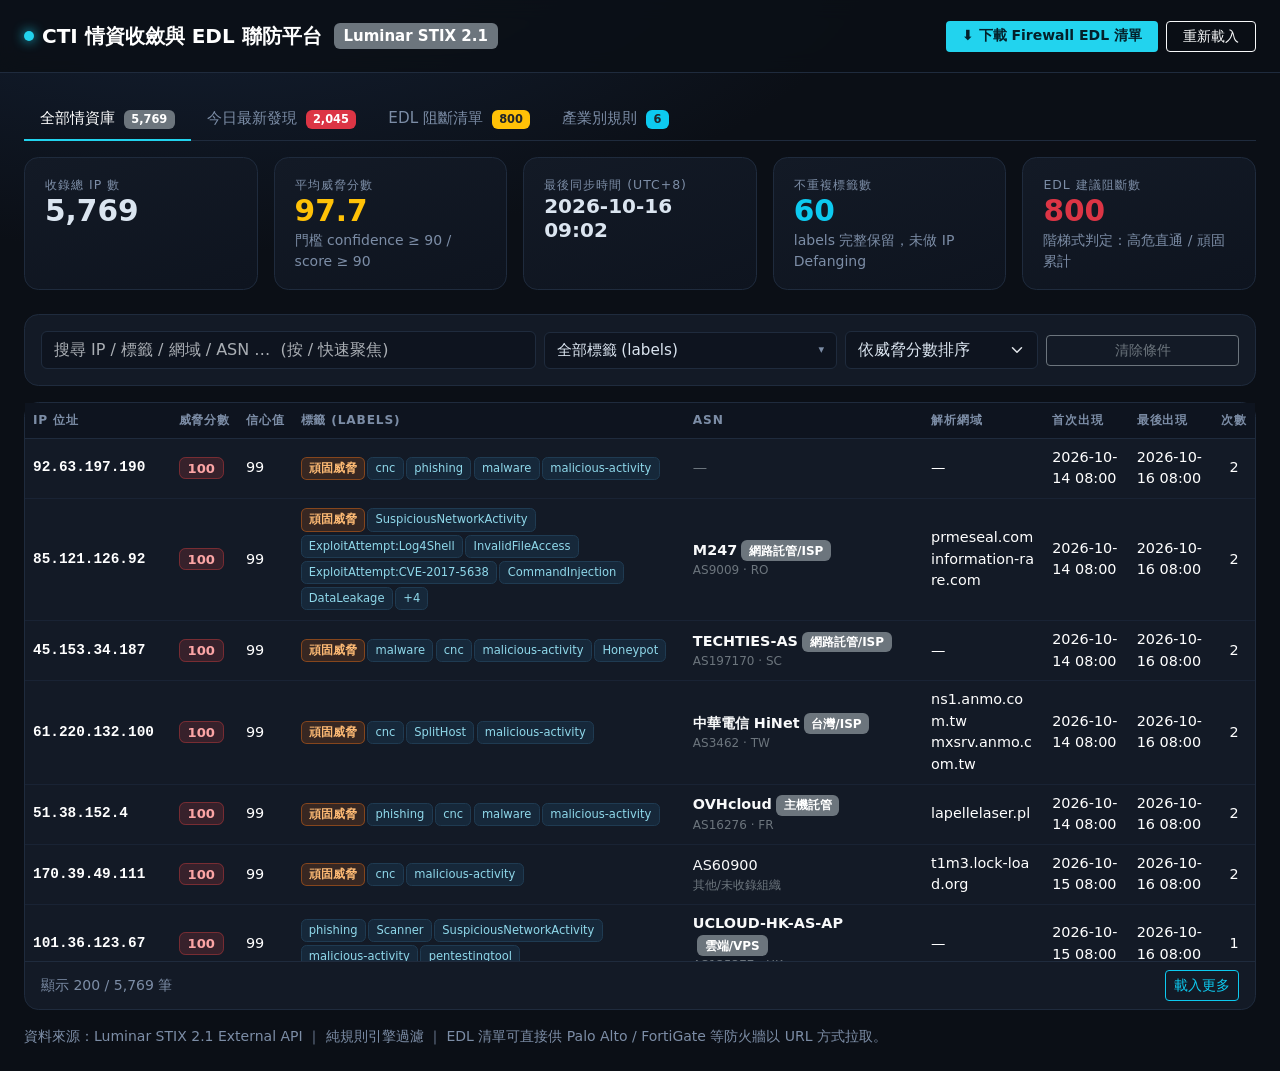
==== docs/index.html @ 823ff228 "fix: 統計卡片標籤文字改為「EDL 建議阻斷數」" ====
<!DOCTYPE html>
<html lang="zh-Hant" data-bs-theme="dark">
<head>
  <meta charset="utf-8" />
  <meta name="viewport" content="width=device-width, initial-scale=1" />
  <title>CTI 情資收斂與 EDL 聯防平台</title>
  <link
    href="https://cdn.jsdelivr.net/npm/bootstrap@5.3.3/dist/css/bootstrap.min.css"
    rel="stylesheet"
    integrity="sha384-QWTKZyjpPEjISv5WaRU9OFeRpok6YctnYmDr5pNlyT2bRjXh0JMhjY6hW+ALEwIH"
    crossorigin="anonymous" />
  <style>
    :root {
      --cti-bg: #0b0f16;
      --cti-panel: #131a26;
      --cti-border: #1f2b3d;
      --cti-accent: #22d3ee;
      --cti-muted: #7c8da6;
    }
    body {
      background:
        radial-gradient(1200px 600px at 15% -10%, #16243a 0%, transparent 60%),
        var(--cti-bg);
      color: #dbe5f0;
      font-family: "Segoe UI", "Noto Sans TC", system-ui, sans-serif;
      min-height: 100vh;
    }
    .navbar-cti {
      background: rgba(11, 15, 22, .88);
      backdrop-filter: blur(10px);
      border-bottom: 1px solid var(--cti-border);
    }
    .brand-dot {
      width: 10px; height: 10px; border-radius: 50%;
      background: var(--cti-accent);
      box-shadow: 0 0 12px var(--cti-accent);
      display: inline-block;
    }
    .stat-card {
      background: linear-gradient(160deg, var(--cti-panel), #0e141f);
      border: 1px solid var(--cti-border);
      border-radius: .9rem;
      padding: 1.1rem 1.25rem;
      height: 100%;
    }
    .stat-label {
      font-size: .78rem; letter-spacing: .08em; text-transform: uppercase;
      color: var(--cti-muted);
    }
    .stat-value { font-size: 1.85rem; font-weight: 700; line-height: 1.2; }
    .panel {
      background: var(--cti-panel);
      border: 1px solid var(--cti-border);
      border-radius: .9rem;
    }
    .form-control, .form-select {
      background-color: #0e141f; border-color: var(--cti-border); color: #dbe5f0;
    }
    .form-control:focus, .form-select:focus {
      background-color: #0e141f; color: #fff;
      border-color: var(--cti-accent);
      box-shadow: 0 0 0 .2rem rgba(34, 211, 238, .15);
    }
    table.cti-table { --bs-table-bg: transparent; margin-bottom: 0; }
    table.cti-table thead th {
      position: sticky; top: 0; z-index: 2;
      background: #0e141f; color: var(--cti-muted);
      font-size: .76rem; letter-spacing: .07em; text-transform: uppercase;
      border-bottom: 1px solid var(--cti-border); white-space: nowrap;
      cursor: pointer; user-select: none;
    }
    table.cti-table tbody td {
      border-color: #192334; vertical-align: middle; font-size: .9rem;
    }
    .ip-cell { font-family: ui-monospace, "Cascadia Mono", Consolas, monospace; font-weight: 600; }
    .table-wrap { max-height: 62vh; overflow: auto; }
    .tag {
      display: inline-block; font-size: .72rem; padding: .12rem .45rem;
      border-radius: .35rem; margin: .1rem .15rem .1rem 0;
      background: #16283a; color: #8fd8ea; border: 1px solid #1f3b52;
    }
    .tag-tier-a { background: rgba(239,68,68,.16); color: #fca5a5; border-color: rgba(239,68,68,.4); font-weight: 700; }
    .tag-tier-b { background: rgba(249,115,22,.16); color: #fdba74; border-color: rgba(249,115,22,.4); font-weight: 700; }
    .tier-block {
      border-radius: .5rem; padding: .75rem .9rem; height: 100%;
    }
    .tier-block-a { background: rgba(239,68,68,.12); border: 1px solid rgba(239,68,68,.45); }
    .tier-block-b { background: rgba(249,115,22,.12); border: 1px solid rgba(249,115,22,.45); }
    .score-pill {
      font-weight: 700; font-size: .82rem; padding: .18rem .5rem; border-radius: .4rem;
    }
    .score-crit { background: rgba(239,68,68,.16); color: #fca5a5; border: 1px solid rgba(239,68,68,.35); }
    .score-high { background: rgba(249,115,22,.16); color: #fdba74; border: 1px solid rgba(249,115,22,.35); }
    .domain-list { font-size: .78rem; color: var(--cti-muted); word-break: break-all; }
    .muted { color: var(--cti-muted); }
    .btn-edl {
      background: var(--cti-accent); border: none; color: #04202a; font-weight: 600;
    }
    .btn-edl:hover { background: #67e8f9; color: #04202a; }
    kbd { background: #1b2635; border: 1px solid var(--cti-border); }

    /* 標籤多選下拉 */
    .label-filter { position: relative; }
    .label-filter-btn {
      background-color: #0e141f; border: 1px solid var(--cti-border); color: #dbe5f0;
      font-size: .95rem; text-align: left;
    }
    .label-filter-btn:hover, .label-filter-btn:focus {
      background-color: #0e141f; color: #fff; border-color: var(--cti-accent);
    }
    .label-filter-btn-text {
      overflow: hidden; text-overflow: ellipsis; white-space: nowrap;
    }
    .label-filter-caret { color: var(--cti-muted); font-size: .7rem; margin-left: .5rem; }
    .label-filter-menu {
      position: absolute; top: calc(100% + 4px); left: 0; right: 0; z-index: 30;
      background: var(--cti-panel); border: 1px solid var(--cti-border); border-radius: .6rem;
      box-shadow: 0 12px 28px rgba(0, 0, 0, .45);
      display: flex; flex-direction: column; max-height: 360px;
    }
    .label-filter-search-wrap { padding: .5rem; border-bottom: 1px solid var(--cti-border); }
    .label-filter-list { overflow-y: auto; padding: .35rem .25rem; flex: 1 1 auto; }
    .label-filter-item {
      display: flex; align-items: center; gap: .5rem; padding: .32rem .5rem;
      border-radius: .4rem; cursor: pointer; font-size: .88rem; margin: 0;
    }
    .label-filter-item:hover { background: #16283a; }
    .label-filter-item input { cursor: pointer; flex: 0 0 auto; }
    .label-filter-item span.name { overflow: hidden; text-overflow: ellipsis; white-space: nowrap; }
    .label-filter-item span.count { margin-left: auto; color: var(--cti-muted); font-size: .76rem; flex: 0 0 auto; }
    .label-filter-footer {
      display: flex; justify-content: space-between; align-items: center;
      padding: .5rem .6rem; border-top: 1px solid var(--cti-border);
    }
    .label-filter-empty { padding: .75rem; color: var(--cti-muted); font-size: .85rem; text-align: center; }

    /* EDL 階梯式判定篩選（僅 EDL 阻斷清單頁籤顯示） */
    .tier-filter-check {
      display: inline-flex; align-items: center; gap: .4rem; cursor: pointer;
      margin: 0 1rem .25rem 0; font-size: .88rem; user-select: none;
    }
    .tier-filter-check input { cursor: pointer; }
    .edl-filter-bar { display: flex; flex-wrap: wrap; align-items: center; gap: .5rem; }
    .edl-filter-divider {
      width: 1px; align-self: stretch; background: var(--cti-border); margin: 0 .25rem;
    }
    .sector-pill-group { display: flex; flex-wrap: wrap; gap: .4rem; }
    .sector-pill {
      display: inline-block; font-size: .78rem; padding: .28rem .75rem;
      border-radius: 999px; border: 1px solid var(--cti-border); background: #0e141f;
      color: var(--cti-muted); cursor: pointer; user-select: none; white-space: nowrap;
    }
    .sector-pill:hover { color: #dbe5f0; border-color: var(--cti-accent); }
    .sector-pill.active {
      background: var(--cti-accent); color: #04202a; border-color: var(--cti-accent); font-weight: 700;
    }

    /* 產業別規則頁籤 */
    .sectors-grid {
      display: grid; grid-template-columns: repeat(auto-fill, minmax(300px, 1fr)); gap: 1rem;
    }
    .sector-card {
      background: var(--cti-panel); border: 1px solid var(--cti-border); border-radius: .7rem;
      padding: 1.1rem; display: flex; flex-direction: column; gap: .65rem;
    }
    .sector-card-title { font-weight: 700; font-size: 1.05rem; color: #fff; }
    .sector-card-id { font-weight: 400; margin-left: .4rem; font-family: ui-monospace, Consolas, monospace; }
    .sector-card-label {
      display: block; font-size: .7rem; text-transform: uppercase; letter-spacing: .07em;
      color: var(--cti-muted); margin-bottom: .35rem;
    }
    .sector-card-badges { display: flex; flex-wrap: wrap; gap: .3rem; }
    .badge-target {
      background: rgba(34,211,238,.14); color: #67e8f9; border: 1px solid rgba(34,211,238,.35);
      border-radius: .35rem; padding: .14rem .55rem; font-size: .76rem;
    }
    .sector-card-summary {
      font-size: .85rem; color: var(--cti-muted);
      border-top: 1px solid var(--cti-border); padding-top: .6rem;
    }
    .sector-prompt-ref {
      background: #0e141f; border: 1px solid var(--cti-border); border-radius: .5rem;
      padding: .9rem 1rem; font-size: .82rem; line-height: 1.6; color: #dbe5f0;
      white-space: pre-wrap; word-break: break-word; margin: 0;
      font-family: ui-monospace, "Cascadia Mono", Consolas, monospace;
    }

    /* 頁籤 */
    .cti-tabs { border-bottom: 1px solid var(--cti-border); }
    .cti-tabs .nav-link {
      color: var(--cti-muted); border: none; border-bottom: 2px solid transparent;
      background: transparent; padding: .6rem 1rem; font-size: .95rem; border-radius: 0;
    }
    .cti-tabs .nav-link:hover { color: #dbe5f0; }
    .cti-tabs .nav-link.active {
      color: #fff; border-bottom-color: var(--cti-accent); background: transparent;
    }
  </style>
</head>
<body>

<nav class="navbar navbar-expand-lg navbar-cti sticky-top">
  <div class="container-fluid px-4 py-2">
    <span class="navbar-brand d-flex align-items-center gap-2 mb-0">
      <span class="brand-dot"></span>
      <span class="fw-bold">CTI 情資收斂與 EDL 聯防平台</span>
      <span class="badge text-bg-secondary ms-1">Luminar STIX 2.1</span>
    </span>
    <div class="d-flex gap-2">
      <a id="edlLink" class="btn btn-edl btn-sm px-3" href="#" download>
        ⬇ 下載 Firewall EDL 清單
      </a>
      <button id="btnRefresh" class="btn btn-outline-light btn-sm px-3">重新載入</button>
    </div>
  </div>
</nav>

<main class="container-fluid px-4 py-4">

  <!-- 頁籤：全部情資庫 / 今日最新發現 / EDL 阻斷清單 -->
  <ul class="nav nav-tabs cti-tabs mb-3" id="dataTabs" role="tablist">
    <li class="nav-item" role="presentation">
      <button class="nav-link active" id="tabAllBtn" type="button" data-tab="all">
        全部情資庫 <span class="badge bg-secondary ms-1" id="tabAllBadge">0</span>
      </button>
    </li>
    <li class="nav-item" role="presentation">
      <button class="nav-link" id="tabDailyBtn" type="button" data-tab="daily">
        今日最新發現 <span class="badge bg-danger ms-1" id="tabDailyBadge">0</span>
      </button>
    </li>
    <li class="nav-item" role="presentation">
      <button class="nav-link" id="tabEdlBtn" type="button" data-tab="edl">
        EDL 阻斷清單 <span class="badge bg-warning text-dark ms-1" id="tabEdlBadge">0</span>
      </button>
    </li>
    <li class="nav-item" role="presentation">
      <button class="nav-link" id="tabSectorsBtn" type="button" data-tab="sectors">
        產業別規則 <span class="badge bg-info text-dark ms-1" id="tabSectorsBadge">6</span>
      </button>
    </li>
  </ul>

  <!-- 統計卡片（EDL 阻斷清單頁籤不顯示，改用下方精簡版同步時間）-->
  <div class="row g-3 mb-4" id="statsRow">
    <div class="col-6 col-lg">
      <div class="stat-card">
        <div class="stat-label" id="statTotalLabel">收錄總 IP 數</div>
        <div class="stat-value" id="statTotal">—</div>
        <div class="muted small" id="statFiltered">&nbsp;</div>
      </div>
    </div>
    <div class="col-6 col-lg">
      <div class="stat-card">
        <div class="stat-label">平均威脅分數</div>
        <div class="stat-value text-warning" id="statAvgScore">—</div>
        <div class="muted small">門檻 confidence ≥ 90 / score ≥ 90</div>
      </div>
    </div>
    <div class="col-6 col-lg">
      <div class="stat-card">
        <div class="stat-label">最後同步時間 (UTC+8)</div>
        <div class="stat-value" style="font-size:1.25rem" id="statSync">—</div>
        <div class="muted small" id="statSyncLocal">&nbsp;</div>
      </div>
    </div>
    <div class="col-6 col-lg">
      <div class="stat-card">
        <div class="stat-label">不重複標籤數</div>
        <div class="stat-value text-info" id="statLabels">—</div>
        <div class="muted small">labels 完整保留，未做 IP Defanging</div>
      </div>
    </div>
    <div class="col-6 col-lg">
      <div class="stat-card">
        <div class="stat-label">EDL 建議阻斷數</div>
        <div class="stat-value text-danger" id="statEdl">—</div>
        <div class="muted small">階梯式判定：高危直通 / 頑固累計</div>
      </div>
    </div>
  </div>

  <!-- 精簡版同步時間（僅 EDL 阻斷清單頁籤顯示，取代上方整排統計卡片）-->
  <div class="muted small mb-3" id="edlSyncCompact" hidden>
    最後同步時間 (UTC+8)：<span id="statSyncEdl">—</span>
  </div>

  <!-- EDL 判定條件說明（僅 EDL 阻斷清單頁籤顯示）-->
  <div class="panel p-3 mb-3" id="edlCriteriaPanel" hidden>
    <div class="row g-3">
      <div class="col-md-6">
        <div class="tier-block tier-block-a">
          <div class="d-flex align-items-center gap-2 mb-1">
            <span class="tag tag-tier-a">高危直通</span>
            <span class="fw-bold small">條件 A</span>
          </div>
          <div class="muted small">
            標籤命中高危關鍵字（c2 / ransomware / apt / cobaltstrike / webshell / trojan / botnet）
            <span class="text-light">且</span> 威脅分數 ≥ 95
            <span class="text-light">且</span> 最後活躍時間在 72 小時內
            （即使僅出現 1 次也收錄）
          </div>
        </div>
      </div>
      <div class="col-md-6">
        <div class="tier-block tier-block-b">
          <div class="d-flex align-items-center gap-2 mb-1">
            <span class="tag tag-tier-b">頑固威脅</span>
            <span class="fw-bold small">條件 B</span>
          </div>
          <div class="muted small">
            累計出現次數 ≥ 2 次
            <span class="text-light">且</span> 威脅分數 ≥ 90
            <span class="text-light">且</span> 最後活躍時間在 7 天內
          </div>
        </div>
      </div>
    </div>
    <div class="muted small mt-2 pt-2" style="border-top: 1px solid var(--cti-border);">
      符合任一條件即收錄進 EDL 阻斷清單；其餘情資保留在「全部情資庫」供查詢，不列入阻斷。
    </div>
  </div>

  <!-- 查詢列（搜尋 / 標籤 / 排序 / 清除條件，EDL 阻斷清單頁籤不提供，只用階梯式判定篩選）-->
  <div class="panel p-3 mb-3">
    <div class="row g-2 align-items-center" id="searchRow">
      <div class="col-12 col-lg-5">
        <input id="searchBox" type="search" class="form-control"
               placeholder="搜尋 IP / 標籤 / 網域 / ASN …  (按 / 快速聚焦)" autocomplete="off" />
      </div>
      <div class="col-6 col-lg-3">
        <div class="label-filter" id="labelFilterWrap">
          <button type="button" class="btn label-filter-btn w-100 d-flex justify-content-between align-items-center" id="labelFilterBtn">
            <span id="labelFilterBtnText" class="label-filter-btn-text">全部標籤 (labels)</span>
            <span class="label-filter-caret">▾</span>
          </button>
          <div class="label-filter-menu" id="labelFilterMenu" hidden>
            <div class="label-filter-search-wrap">
              <input type="search" id="labelFilterSearch" class="form-control form-control-sm"
                     placeholder="搜尋標籤…" autocomplete="off" />
            </div>
            <div id="labelFilterList" class="label-filter-list"></div>
            <div class="label-filter-footer">
              <button type="button" class="btn btn-sm btn-outline-secondary" id="labelFilterClear">清除選取</button>
              <span class="muted small" id="labelFilterSelectedCount">&nbsp;</span>
            </div>
          </div>
        </div>
      </div>
      <div class="col-6 col-lg-2">
        <select id="sortSelect" class="form-select">
          <option value="threat_score">依威脅分數排序</option>
          <option value="last_seen">依最後出現排序</option>
          <option value="seen_count">依出現次數排序</option>
          <option value="ip">依 IP 排序</option>
        </select>
      </div>
      <div class="col-12 col-lg-2 text-lg-end">
        <button id="btnReset" class="btn btn-outline-secondary btn-sm w-100 w-lg-auto px-3">清除條件</button>
      </div>
    </div>
    <div class="row g-2 align-items-center mt-1" id="edlTierFilterRow" hidden>
      <div class="col-12 edl-filter-bar">
        <span class="muted small me-1">階梯式判定篩選：</span>
        <label class="tier-filter-check mb-0" for="tierFilterA">
          <input type="checkbox" id="tierFilterA" checked />
          <span class="tag tag-tier-a">高危直通 (A)</span>
        </label>
        <label class="tier-filter-check mb-0" for="tierFilterB">
          <input type="checkbox" id="tierFilterB" checked />
          <span class="tag tag-tier-b">頑固威脅 (B)</span>
        </label>
        <span class="edl-filter-divider"></span>
        <div class="sector-pill-group" id="sectorPillGroup">
          <span class="sector-pill active" data-sector="">全部 (All)</span>
        </div>
        <span class="muted small ms-auto" id="edlTierFilterCount">&nbsp;</span>
      </div>
    </div>
  </div>

  <!-- 產業別規則（僅本頁籤顯示，靜態服務領域對照表，不隨 IOC 資料變動）-->
  <div id="sectorsPanel" hidden>
    <p class="muted small mb-3">
      以下 6 大領域為目前服務範疇的威脅情資分類規則，決定 EDL 阻斷清單頁籤的「領域快篩」如何比對標籤 (labels)。
    </p>
    <div class="sectors-grid" id="sectorsGrid"></div>

    <div class="panel p-3 mt-4">
      <div class="fw-bold mb-2">新增產業別時的需求格式參考</div>
      <p class="muted small mb-2">
        以下是當初用來定義這 6 個產業規則的原始需求格式，之後要請求新增第 7 個（以後）產業別時，
        比照這個格式描述即可，讓實作時欄位（防護標的／關鍵標籤／威脅重點）不會漏掉。
        為符合資安去敏化規範與客戶 NDA 要求，範例一律使用去敏後的領域範疇描述，不得填入真實客戶名稱。
      </p>
      <pre class="sector-prompt-ref">N. **領域中文名稱 (`英文代號_id`)**：
   - 防護標的：去敏化後的系統/場景描述A、描述B（嚴禁填入真實客戶名稱）
   - 關鍵標籤：tag1, tag2, tag3, tag4, tag5（對應 EDL 清單中 IP 的 labels，用來做領域快篩比對）

範例（實際採用的第 1 個領域）：
1. **國安與政府機關 (`gov_defense`)**：
   - 防護標的：中央公務機關、公務個資資料庫、國防科研專案
   - 關鍵標籤：apt, espionage, c2, wiper, exploit, phishing</pre>
    </div>
  </div>

  <!-- 結果表 -->
  <div class="panel" id="resultsPanel">
    <div class="table-wrap">
      <table class="table table-hover cti-table align-middle">
        <thead>
          <tr>
            <th data-sort="ip">IP 位址</th>
            <th data-sort="threat_score">威脅分數</th>
            <th data-sort="confidence">信心值</th>
            <th>標籤 (labels)</th>
            <th data-sort="asn">ASN</th>
            <th>解析網域</th>
            <th data-sort="first_seen">首次出現</th>
            <th data-sort="last_seen">最後出現</th>
            <th data-sort="seen_count">次數</th>
          </tr>
        </thead>
        <tbody id="tableBody">
          <tr><td colspan="9" class="text-center py-5 muted">載入中 …</td></tr>
        </tbody>
      </table>
    </div>
    <div class="d-flex justify-content-between align-items-center px-3 py-2 border-top"
         style="border-color: var(--cti-border) !important;">
      <span class="muted small" id="rowInfo">&nbsp;</span>
      <button id="btnMore" class="btn btn-sm btn-outline-info d-none">載入更多</button>
    </div>
  </div>

  <p class="muted small mt-3 mb-0">
    資料來源：Luminar STIX 2.1 External API ｜ 純規則引擎過濾 ｜
    EDL 清單可直接供 Palo Alto / FortiGate 等防火牆以 URL 方式拉取。
  </p>
</main>

<!-- GitHub Pages 對靜態資源下 Cache-Control: max-age=600，每次更動 app.js
     都要跟著調整 ?v= 版本號，否則使用者瀏覽器可能在 10 分鐘內吃到舊快取 -->
<script src="asn_dict.js?v=20261017b"></script>
<script src="app.js?v=20261017b"></script>
</body>
</html>
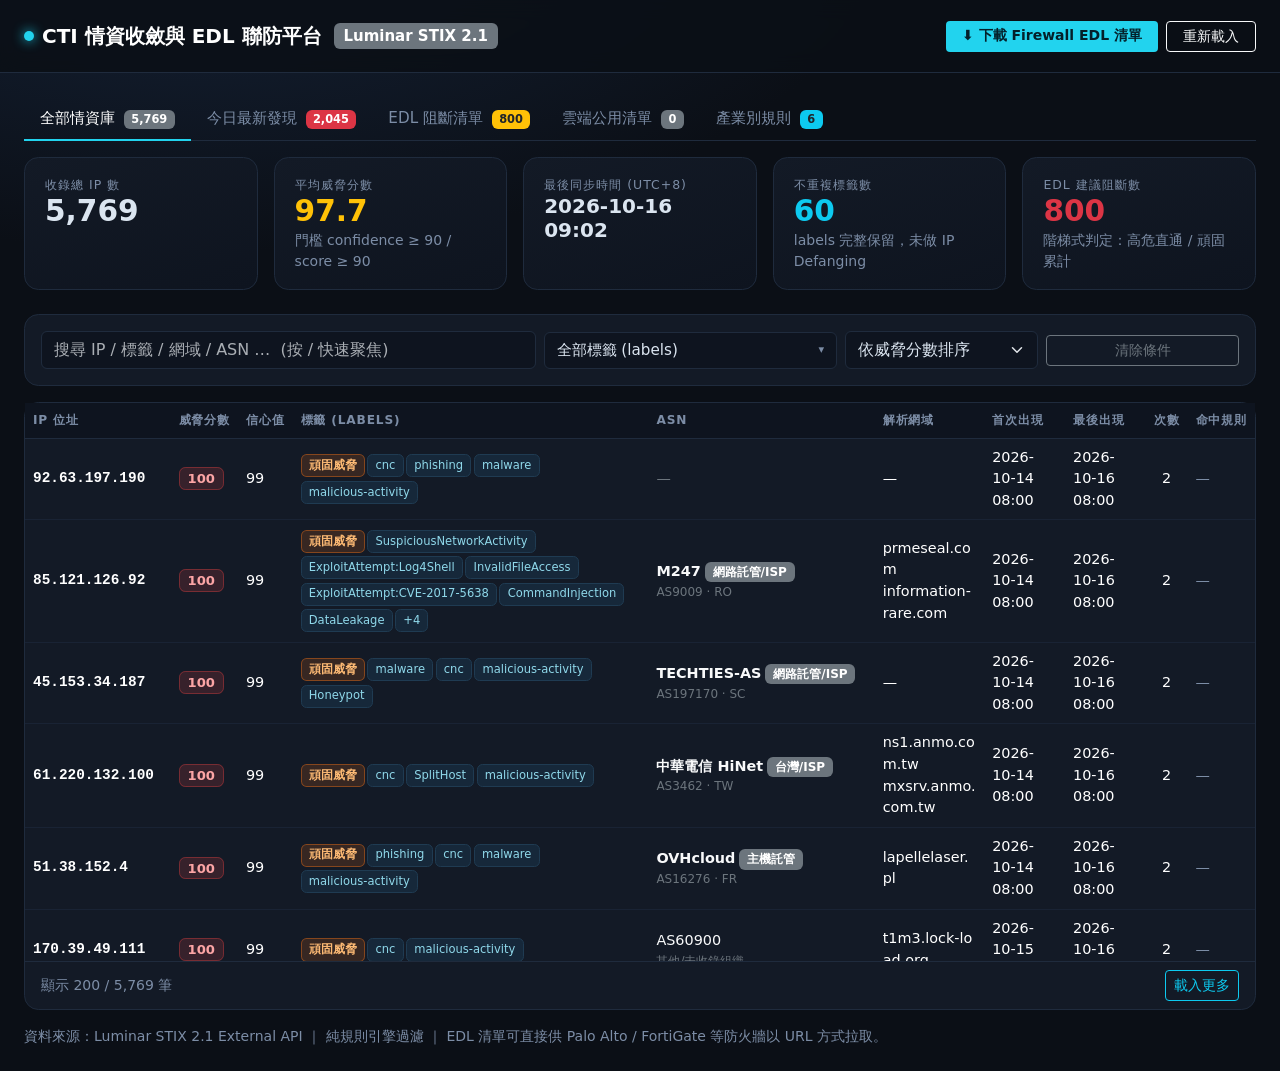
==== commit 66d569f8: "feat: 新增公用雲端/CDN 白名單過濾機制與「雲端公用清單」頁籤 docs/data/public_infra_rules.json（新檔）: - 公用 DNS 精確 IP（Cloudflare" ====
--- a/docs/index.html
+++ b/docs/index.html
@@ -235,6 +235,11 @@
       </button>
     </li>
     <li class="nav-item" role="presentation">
+      <button class="nav-link" id="tabPublicInfraBtn" type="button" data-tab="publicInfra">
+        雲端公用清單 <span class="badge bg-secondary ms-1" id="tabPublicInfraBadge">0</span>
+      </button>
+    </li>
+    <li class="nav-item" role="presentation">
       <button class="nav-link" id="tabSectorsBtn" type="button" data-tab="sectors">
         產業別規則 <span class="badge bg-info text-dark ms-1" id="tabSectorsBadge">6</span>
       </button>
@@ -328,7 +333,7 @@
         <input id="searchBox" type="search" class="form-control"
                placeholder="搜尋 IP / 標籤 / 網域 / ASN …  (按 / 快速聚焦)" autocomplete="off" />
       </div>
-      <div class="col-6 col-lg-3">
+      <div class="col-6 col-lg-3" id="labelFilterCol">
         <div class="label-filter" id="labelFilterWrap">
           <button type="button" class="btn label-filter-btn w-100 d-flex justify-content-between align-items-center" id="labelFilterBtn">
             <span id="labelFilterBtnText" class="label-filter-btn-text">全部標籤 (labels)</span>
@@ -347,7 +352,7 @@
           </div>
         </div>
       </div>
-      <div class="col-6 col-lg-2">
+      <div class="col-6 col-lg-2" id="sortSelectCol">
         <select id="sortSelect" class="form-select">
           <option value="threat_score">依威脅分數排序</option>
           <option value="last_seen">依最後出現排序</option>
@@ -404,6 +409,43 @@
     </div>
   </div>
 
+  <!-- 雲端公用清單說明（僅本頁籤顯示）-->
+  <div class="panel p-3 mb-3" id="publicInfraPanel" hidden>
+    <div class="d-flex flex-wrap align-items-center gap-3">
+      <div class="muted small flex-grow-1">
+        ⚠️ 本清單之 IP 隸屬於 Cloudflare、Akamai、微軟、Google 等公用設施，已自防火牆 L3/L4 EDL
+        阻斷清單中剔除，避免引發正常服務中斷。
+      </div>
+      <button id="btnExportPublicInfraDomains" class="btn btn-edl btn-sm px-3 text-nowrap">
+        ⬇ 匯出惡意 Domain 清單 (.txt)
+      </button>
+    </div>
+  </div>
+
+  <!-- 雲端公用清單專屬結果表（只保留核心 5 欄，不與其他頁籤共用表格）-->
+  <div class="panel" id="publicInfraResultsPanel" hidden>
+    <div class="table-wrap">
+      <table class="table table-hover cti-table align-middle">
+        <thead>
+          <tr>
+            <th data-sort="ip">IP 位址</th>
+            <th>命中設施 / 規則</th>
+            <th>解析網域</th>
+            <th data-sort="threat_score">威脅分數</th>
+            <th data-sort="last_seen">最後出現</th>
+          </tr>
+        </thead>
+        <tbody id="publicInfraTableBody">
+          <tr><td colspan="5" class="text-center py-5 muted">載入中 …</td></tr>
+        </tbody>
+      </table>
+    </div>
+    <div class="d-flex justify-content-between align-items-center px-3 py-2 border-top"
+         style="border-color: var(--cti-border) !important;">
+      <span class="muted small" id="publicInfraRowInfo">&nbsp;</span>
+    </div>
+  </div>
+
   <!-- 結果表 -->
   <div class="panel" id="resultsPanel">
     <div class="table-wrap">
@@ -419,10 +461,11 @@
             <th data-sort="first_seen">首次出現</th>
             <th data-sort="last_seen">最後出現</th>
             <th data-sort="seen_count">次數</th>
+            <th>命中規則</th>
           </tr>
         </thead>
         <tbody id="tableBody">
-          <tr><td colspan="9" class="text-center py-5 muted">載入中 …</td></tr>
+          <tr><td colspan="10" class="text-center py-5 muted">載入中 …</td></tr>
         </tbody>
       </table>
     </div>
@@ -441,7 +484,7 @@
 
 <!-- GitHub Pages 對靜態資源下 Cache-Control: max-age=600，每次更動 app.js
      都要跟著調整 ?v= 版本號，否則使用者瀏覽器可能在 10 分鐘內吃到舊快取 -->
-<script src="asn_dict.js?v=20261017b"></script>
-<script src="app.js?v=20261017b"></script>
+<script src="asn_dict.js?v=20261018b"></script>
+<script src="app.js?v=20261018b"></script>
 </body>
 </html>
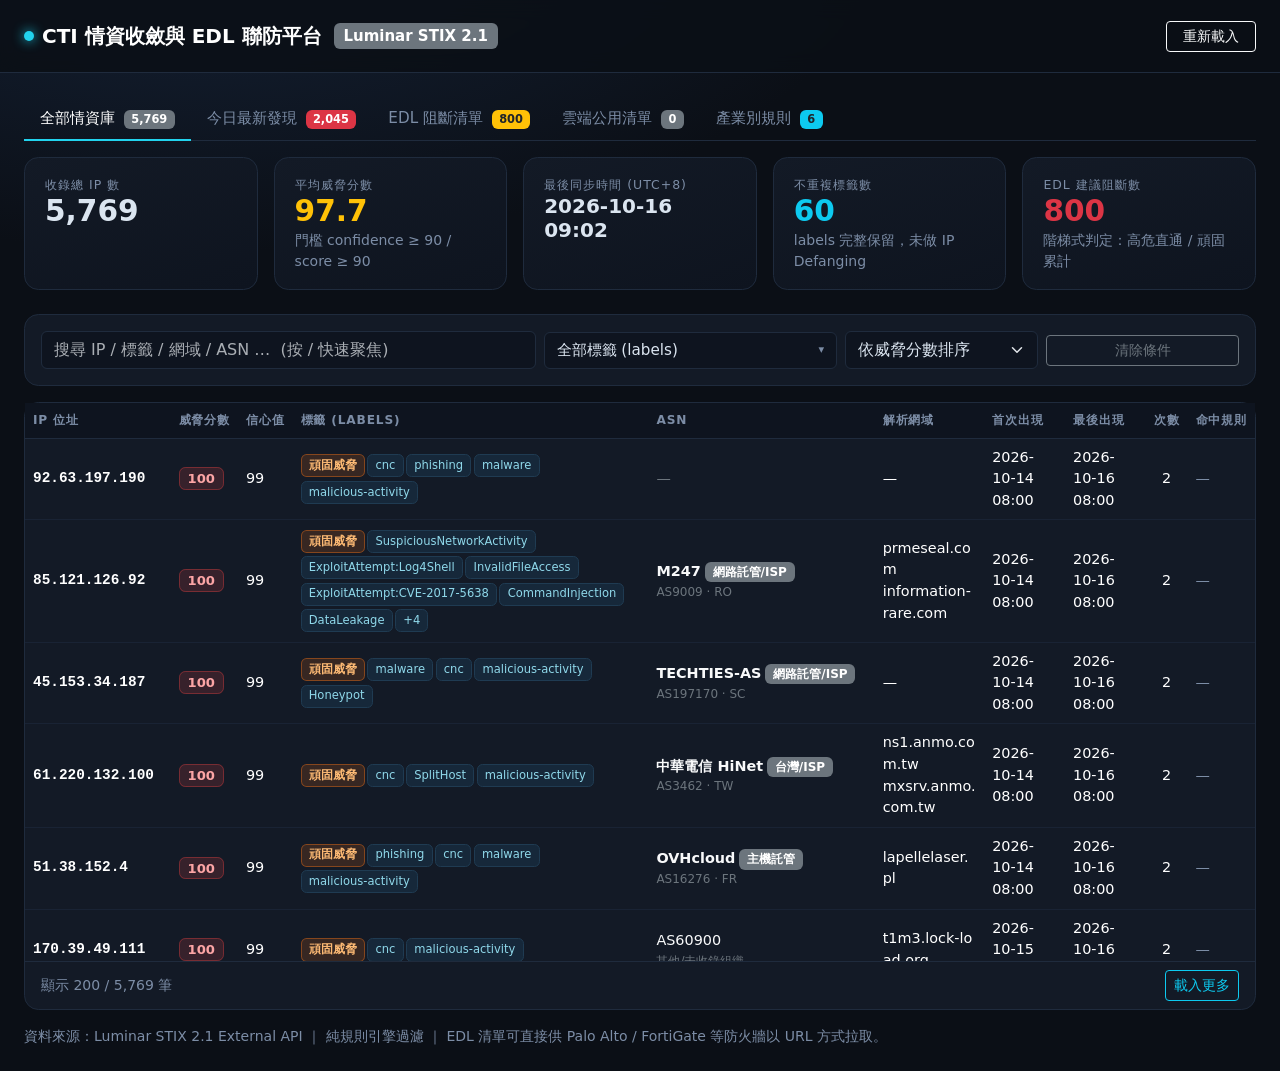
==== commit 2cb444d2: "fix: 下載 Firewall EDL 清單按鈕只在 EDL 頁籤顯示" ====
--- a/docs/index.html
+++ b/docs/index.html
@@ -484,7 +484,7 @@
 
 <!-- GitHub Pages 對靜態資源下 Cache-Control: max-age=600，每次更動 app.js
      都要跟著調整 ?v= 版本號，否則使用者瀏覽器可能在 10 分鐘內吃到舊快取 -->
-<script src="asn_dict.js?v=20261018b"></script>
-<script src="app.js?v=20261018b"></script>
+<script src="asn_dict.js?v=20261018c"></script>
+<script src="app.js?v=20261018c"></script>
 </body>
 </html>
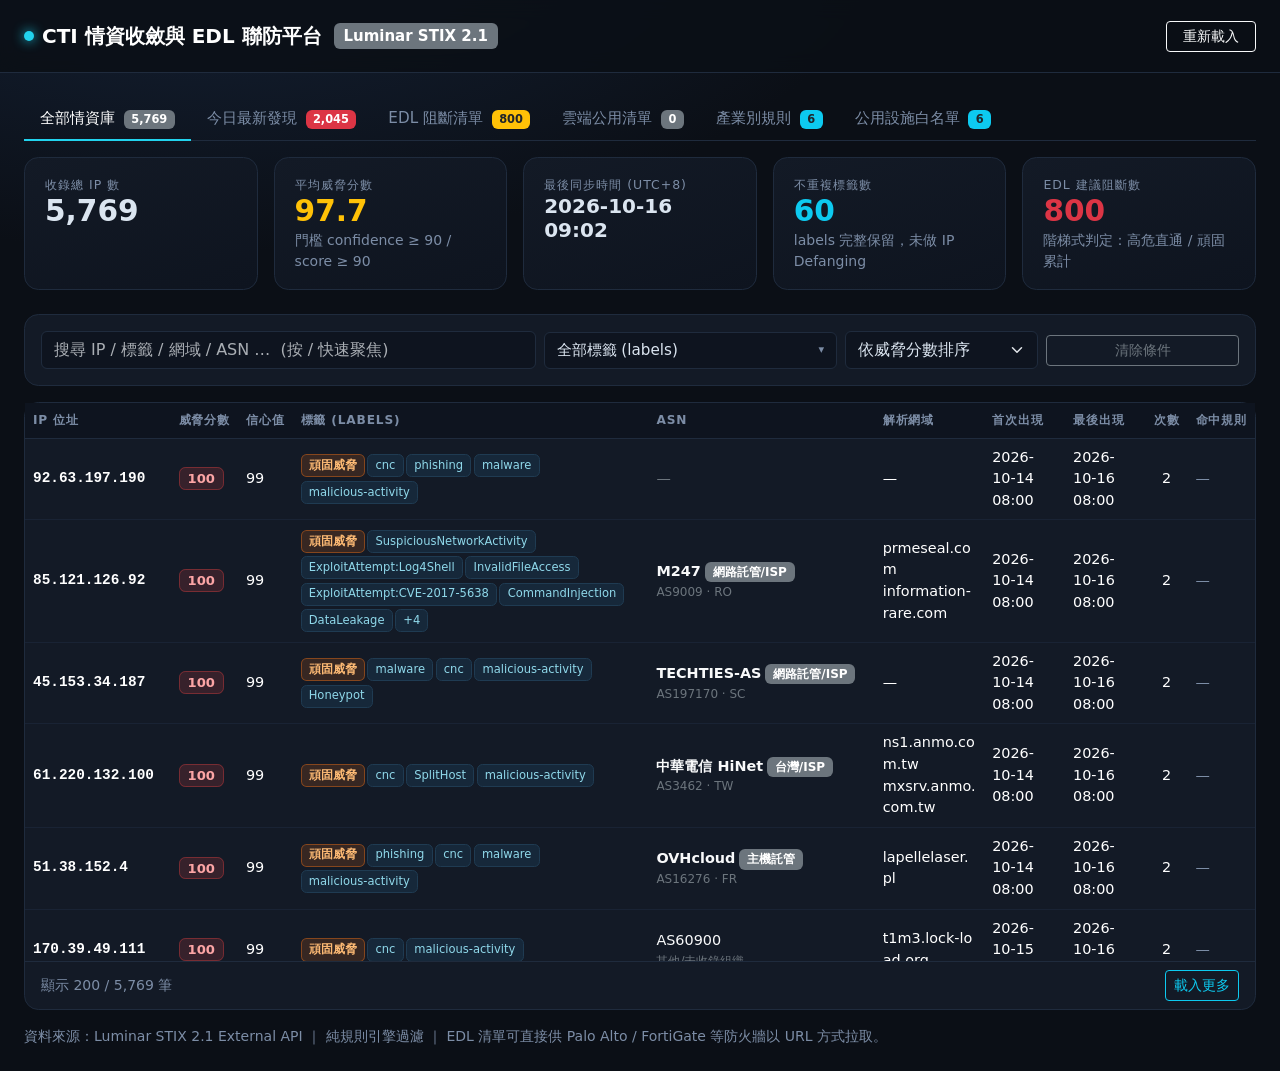
==== commit 604b1136: "feat: 新增第6個頁籤「公用設施白名單」+ 豐富化卡片資料 + 同步時間欄位 docs/index.html, docs/app.js: - 新增第 6 個頁籤「公用設施白名單」（排在產業別規則之" ====
--- a/docs/index.html
+++ b/docs/index.html
@@ -184,6 +184,12 @@
       white-space: pre-wrap; word-break: break-word; margin: 0;
       font-family: ui-monospace, "Cascadia Mono", Consolas, monospace;
     }
+    .cidr-codebox {
+      background: #0e141f; border: 1px solid var(--cti-border); border-radius: .5rem;
+      padding: .75rem 1rem; font-size: .8rem; line-height: 1.6; color: #dbe5f0;
+      font-family: ui-monospace, "Cascadia Mono", Consolas, monospace;
+      white-space: pre; margin: 0; max-height: 220px; overflow-y: auto;
+    }
 
     /* 頁籤 */
     .cti-tabs { border-bottom: 1px solid var(--cti-border); }
@@ -242,6 +248,11 @@
     <li class="nav-item" role="presentation">
       <button class="nav-link" id="tabSectorsBtn" type="button" data-tab="sectors">
         產業別規則 <span class="badge bg-info text-dark ms-1" id="tabSectorsBadge">6</span>
+      </button>
+    </li>
+    <li class="nav-item" role="presentation">
+      <button class="nav-link" id="tabWhitelistBtn" type="button" data-tab="whitelist">
+        公用設施白名單 <span class="badge bg-info text-dark ms-1" id="tabWhitelistBadge">6</span>
       </button>
     </li>
   </ul>
@@ -326,8 +337,9 @@
     </div>
   </div>
 
-  <!-- 查詢列（搜尋 / 標籤 / 排序 / 清除條件，EDL 阻斷清單頁籤不提供，只用階梯式判定篩選）-->
-  <div class="panel p-3 mb-3">
+  <!-- 查詢列（搜尋 / 標籤 / 排序 / 清除條件，EDL 阻斷清單頁籤不提供，只用階梯式判定篩選；
+       產業別規則／公用設施白名單頁籤完全不需要，整個容器隱藏，避免留下空白橫條）-->
+  <div class="panel p-3 mb-3" id="queryBarPanel">
     <div class="row g-2 align-items-center" id="searchRow">
       <div class="col-12 col-lg-5">
         <input id="searchBox" type="search" class="form-control"
@@ -409,7 +421,28 @@
     </div>
   </div>
 
-  <!-- 雲端公用清單說明（僅本頁籤顯示）-->
+    <!-- 公用設施白名單（僅本頁籤顯示，靜態規則定義卡片，決定「雲端公用清單」
+       頁籤如何從 EDL 判定中剔除公用雲端/CDN/DNS）-->
+  <div id="whitelistPanel" hidden>
+    <div class="panel p-3 mb-3">
+      <div class="fw-bold mb-1">公用設施與 CDN 誤阻斷防護基準 (Anti-Collateral Damage)</div>
+      <div class="muted small">
+        為避免防火牆 L3/L4 EDL 誤封鎖共用 IP 導致企業內部合法業務或 SaaS 服務中斷，本平台導入公用基礎設施
+        排除機制。凡命中本頁定義之知名 ASN、公用 DNS 或官方 CIDR 網段者，強制自防火牆阻斷清單剔除，並轉移至
+        「雲端公用清單」建議改以 Domain/URL 聯防。
+      </div>
+    </div>
+    <div class="sectors-grid" id="whitelistGrid"></div>
+    <div class="panel p-3 mt-4">
+      <div class="muted small mb-1" id="whitelistSyncTime">&nbsp;</div>
+      <div class="muted small">
+        本白名單網段整合 GitHub Actions 定期排程，每週自動向官方權威 API 同步更新，確保資料準確性與零人工
+        維護負擔。
+      </div>
+    </div>
+  </div>
+
+<!-- 雲端公用清單說明（僅本頁籤顯示）-->
   <div class="panel p-3 mb-3" id="publicInfraPanel" hidden>
     <div class="d-flex flex-wrap align-items-center gap-3">
       <div class="muted small flex-grow-1">
@@ -484,7 +517,7 @@
 
 <!-- GitHub Pages 對靜態資源下 Cache-Control: max-age=600，每次更動 app.js
      都要跟著調整 ?v= 版本號，否則使用者瀏覽器可能在 10 分鐘內吃到舊快取 -->
-<script src="asn_dict.js?v=20261018c"></script>
-<script src="app.js?v=20261018c"></script>
+<script src="asn_dict.js?v=20261018f"></script>
+<script src="app.js?v=20261018f"></script>
 </body>
 </html>
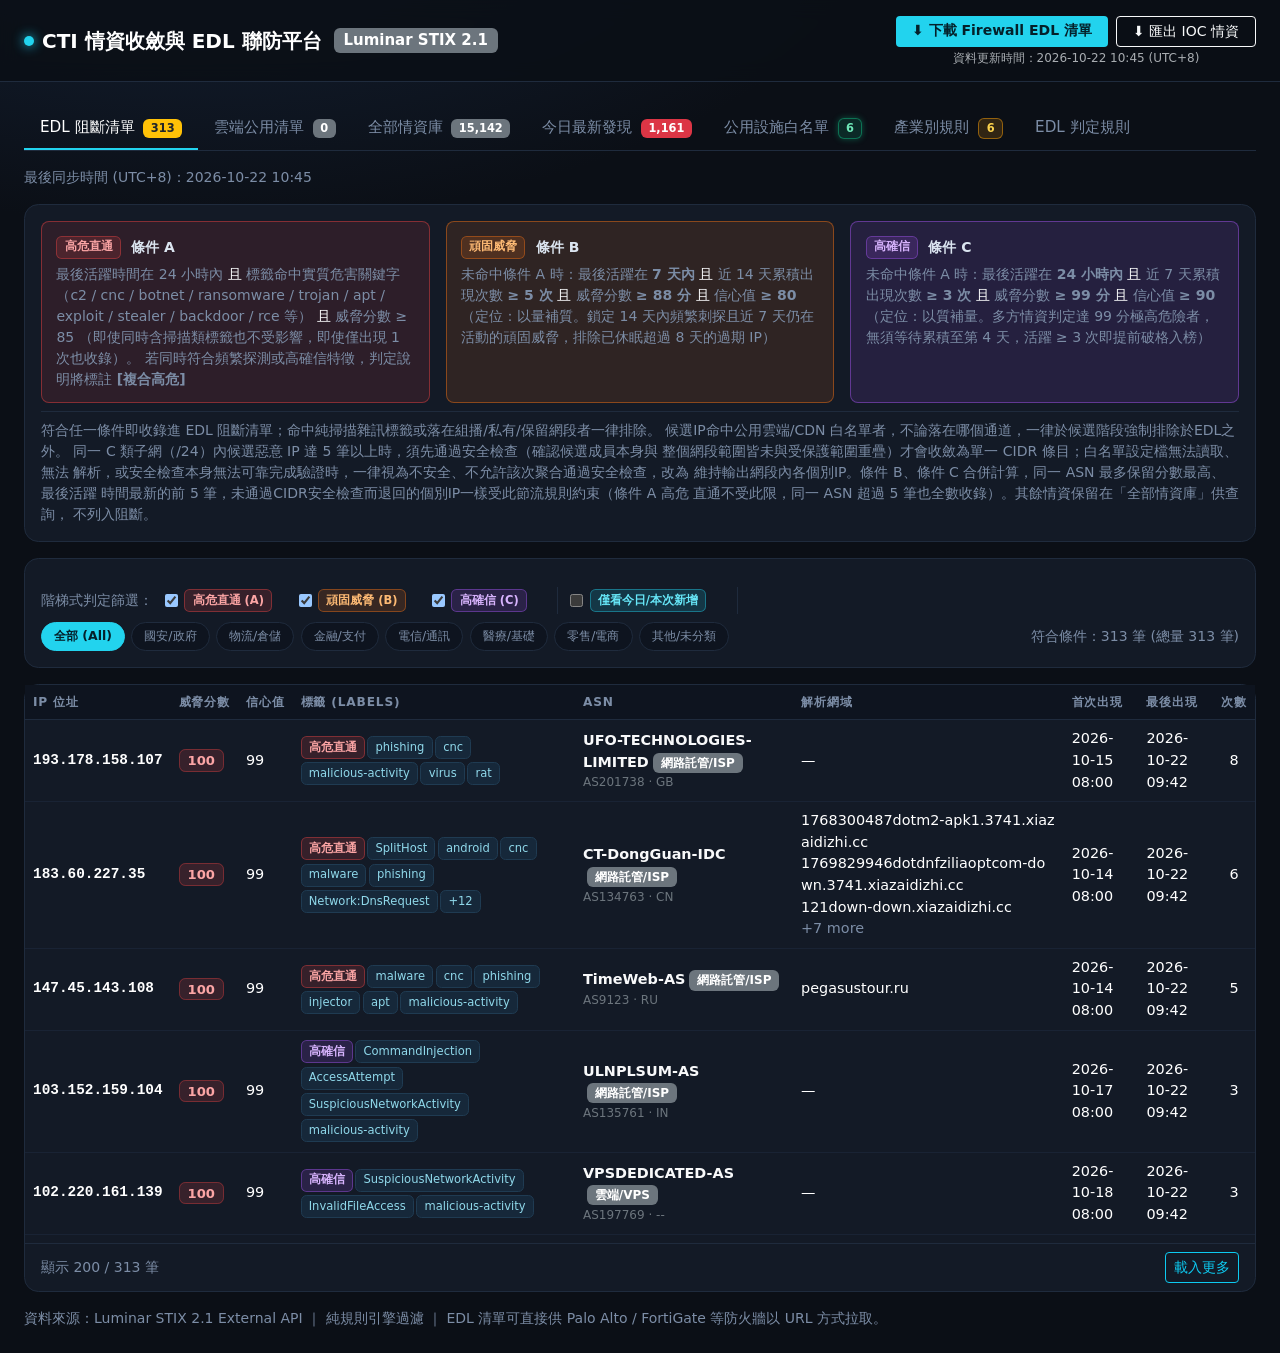
==== commit 070b812d: "feat: initial commit for CTI Auto Platform (clean release)" ====
--- a/docs/index.html
+++ b/docs/index.html
@@ -36,6 +36,11 @@
       box-shadow: 0 0 12px var(--cti-accent);
       display: inline-block;
     }
+    .edl-export-hint {
+      font-size: 0.75rem;
+      color: rgba(255, 255, 255, .45);
+      line-height: 1.2;
+    }
     .stat-card {
       background: linear-gradient(160deg, var(--cti-panel), #0e141f);
       border: 1px solid var(--cti-border);
@@ -74,6 +79,21 @@
     }
     .ip-cell { font-family: ui-monospace, "Cascadia Mono", Consolas, monospace; font-weight: 600; }
     .table-wrap { max-height: 62vh; overflow: auto; }
+    /* 窄螢幕表格水平捲動提示（審查後新增，2026-10-22）：主要IOC資料表
+       欄位較多，自然內容寬度本來就會超出窄螢幕可視範圍——.table-wrap
+       既有的 overflow: auto 已經能正確把這個超出範圍限制在表格自己的
+       捲動容器內（不會撐寬整個頁面），這點經Chrome headless實測確認；
+       缺的只是「使用者不會主動注意到還能左右滑動」這個可發現性問題。
+       這段提示文字只在窄於 lg 中斷點（991.98px）時顯示，桌面版版面與
+       操作方式完全不變。純CSS/HTML，不需要JS判斷、不影響既有排序與
+       篩選功能。 */
+    .table-scroll-hint { display: none; }
+    @media (max-width: 991.98px) {
+      .table-scroll-hint {
+        display: block; font-size: .78rem; color: var(--cti-muted);
+        padding: .4rem .25rem; text-align: center;
+      }
+    }
     .tag {
       display: inline-block; font-size: .72rem; padding: .12rem .45rem;
       border-radius: .35rem; margin: .1rem .15rem .1rem 0;
@@ -81,11 +101,14 @@
     }
     .tag-tier-a { background: rgba(239,68,68,.16); color: #fca5a5; border-color: rgba(239,68,68,.4); font-weight: 700; }
     .tag-tier-b { background: rgba(249,115,22,.16); color: #fdba74; border-color: rgba(249,115,22,.4); font-weight: 700; }
+    .tag-tier-c { background: rgba(168,85,247,.16); color: #d8b4fe; border-color: rgba(168,85,247,.4); font-weight: 700; }
+    .tag-today-new { background: rgba(34,211,238,.16); color: #67e8f9; border-color: rgba(34,211,238,.4); font-weight: 700; }
     .tier-block {
       border-radius: .5rem; padding: .75rem .9rem; height: 100%;
     }
     .tier-block-a { background: rgba(239,68,68,.12); border: 1px solid rgba(239,68,68,.45); }
     .tier-block-b { background: rgba(249,115,22,.12); border: 1px solid rgba(249,115,22,.45); }
+    .tier-block-c { background: rgba(168,85,247,.12); border: 1px solid rgba(168,85,247,.45); }
     .score-pill {
       font-weight: 700; font-size: .82rem; padding: .18rem .5rem; border-radius: .4rem;
     }
@@ -163,6 +186,15 @@
       background: var(--cti-panel); border: 1px solid var(--cti-border); border-radius: .7rem;
       padding: 1.1rem; display: flex; flex-direction: column; gap: .65rem;
     }
+    /* 靜態規則頁籤（產業別規則/公用設施白名單/EDL判定規則）卡片頂部飾條
+       + 邊框微光，呼應頂部 Tab 與各通道的主題色；背景維持深色系不變 */
+    .sector-card-amber { border-top: 2px solid #f59e0b; box-shadow: 0 0 0 1px rgba(245, 158, 11, .14); }
+    .sector-card-emerald { border-top: 2px solid #10b981; box-shadow: 0 0 0 1px rgba(16, 185, 129, .14); }
+    .sector-card-crimson { border-top: 2px solid #dc2626; box-shadow: 0 0 0 1px rgba(220, 38, 38, .14); }
+    .sector-card-violet { border-top: 2px solid #8b5cf6; box-shadow: 0 0 0 1px rgba(139, 92, 246, .14); }
+    .sector-card-cyan { border-top: 2px solid var(--cti-accent); box-shadow: 0 0 0 1px rgba(34, 211, 238, .14); }
+    .tag-emerald { background: rgba(2, 44, 34, .6); color: #6ee7b7; border-color: rgba(6, 95, 70, .8); }
+    .tag-amber { background: rgba(69, 39, 7, .5); color: #fbbf24; border-color: rgba(180, 83, 9, .5); }
     .sector-card-title { font-weight: 700; font-size: 1.05rem; color: #fff; }
     .sector-card-id { font-weight: 400; margin-left: .4rem; font-family: ui-monospace, Consolas, monospace; }
     .sector-card-label {
@@ -196,10 +228,39 @@
     .cti-tabs .nav-link {
       color: var(--cti-muted); border: none; border-bottom: 2px solid transparent;
       background: transparent; padding: .6rem 1rem; font-size: .95rem; border-radius: 0;
+      transition: color .15s ease, border-color .15s ease, box-shadow .15s ease;
     }
     .cti-tabs .nav-link:hover { color: #dbe5f0; }
     .cti-tabs .nav-link.active {
       color: #fff; border-bottom-color: var(--cti-accent); background: transparent;
+    }
+
+    /* 三個靜態規則頁籤的主題色：產業別規則=琥珀金 / 公用設施白名單=翡翠綠 /
+       EDL判定規則=科技青藍（沿用既有 --cti-accent），強化彼此辨識度 */
+    .cti-tabs .nav-link-amber:hover { color: #fbbf24; }
+    .cti-tabs .nav-link-amber.active {
+      color: #fbbf24; border-bottom-color: #f59e0b;
+      box-shadow: 0 2px 8px -1px rgba(245, 158, 11, .45);
+    }
+    .cti-tabs .nav-link-emerald:hover { color: #34d399; }
+    .cti-tabs .nav-link-emerald.active {
+      color: #34d399; border-bottom-color: #10b981;
+      box-shadow: 0 2px 8px -1px rgba(16, 185, 129, .45);
+    }
+    .cti-tabs .nav-link-cyan:hover { color: #22d3ee; }
+    .cti-tabs .nav-link-cyan.active {
+      color: #22d3ee; border-bottom-color: var(--cti-accent);
+      box-shadow: 0 2px 8px -1px rgba(34, 211, 238, .45);
+    }
+
+    .badge-amber {
+      background: rgba(245, 158, 11, .16); color: #fcd34d;
+      border: 1px solid rgba(245, 158, 11, .5);
+    }
+    .badge-emerald {
+      background: rgba(16, 185, 129, .16); color: #6ee7b7;
+      border: 1px solid rgba(16, 185, 129, .5);
+      box-shadow: 0 0 6px rgba(16, 185, 129, .4);
     }
   </style>
 </head>
@@ -212,21 +273,36 @@
       <span class="fw-bold">CTI 情資收斂與 EDL 聯防平台</span>
       <span class="badge text-bg-secondary ms-1">Luminar STIX 2.1</span>
     </span>
-    <div class="d-flex gap-2">
-      <a id="edlLink" class="btn btn-edl btn-sm px-3" href="#" download>
-        ⬇ 下載 Firewall EDL 清單
-      </a>
-      <button id="btnRefresh" class="btn btn-outline-light btn-sm px-3">重新載入</button>
+    <div class="d-flex flex-column align-items-center gap-1">
+      <div class="d-flex gap-2">
+        <a id="edlLink" class="btn btn-edl btn-sm px-3" href="#" download>
+          ⬇ 下載 Firewall EDL 清單
+        </a>
+        <button id="edlCsvExportBtn" type="button" class="btn btn-outline-light btn-sm px-3" hidden>
+          ⬇ 匯出 IOC 情資
+        </button>
+      </div>
+      <small id="edlExportMetaHint" class="edl-export-hint text-muted" hidden></small>
     </div>
   </div>
 </nav>
 
 <main class="container-fluid px-4 py-4">
 
-  <!-- 頁籤：全部情資庫 / 今日最新發現 / EDL 阻斷清單 -->
+  <!-- 頁籤：核心防禦業務優先排列，預設進入頁為 EDL 阻斷清單 -->
   <ul class="nav nav-tabs cti-tabs mb-3" id="dataTabs" role="tablist">
     <li class="nav-item" role="presentation">
-      <button class="nav-link active" id="tabAllBtn" type="button" data-tab="all">
+      <button class="nav-link active" id="tabEdlBtn" type="button" data-tab="edl">
+        EDL 阻斷清單 <span class="badge bg-warning text-dark ms-1" id="tabEdlBadge">0</span>
+      </button>
+    </li>
+    <li class="nav-item" role="presentation">
+      <button class="nav-link" id="tabPublicInfraBtn" type="button" data-tab="publicInfra">
+        雲端公用清單 <span class="badge bg-secondary ms-1" id="tabPublicInfraBadge">0</span>
+      </button>
+    </li>
+    <li class="nav-item" role="presentation">
+      <button class="nav-link" id="tabAllBtn" type="button" data-tab="all">
         全部情資庫 <span class="badge bg-secondary ms-1" id="tabAllBadge">0</span>
       </button>
     </li>
@@ -236,23 +312,18 @@
       </button>
     </li>
     <li class="nav-item" role="presentation">
-      <button class="nav-link" id="tabEdlBtn" type="button" data-tab="edl">
-        EDL 阻斷清單 <span class="badge bg-warning text-dark ms-1" id="tabEdlBadge">0</span>
+      <button class="nav-link nav-link-emerald" id="tabWhitelistBtn" type="button" data-tab="whitelist">
+        公用設施白名單 <span class="badge badge-emerald ms-1" id="tabWhitelistBadge">6</span>
       </button>
     </li>
     <li class="nav-item" role="presentation">
-      <button class="nav-link" id="tabPublicInfraBtn" type="button" data-tab="publicInfra">
-        雲端公用清單 <span class="badge bg-secondary ms-1" id="tabPublicInfraBadge">0</span>
+      <button class="nav-link nav-link-amber" id="tabSectorsBtn" type="button" data-tab="sectors">
+        產業別規則 <span class="badge badge-amber ms-1" id="tabSectorsBadge">6</span>
       </button>
     </li>
     <li class="nav-item" role="presentation">
-      <button class="nav-link" id="tabSectorsBtn" type="button" data-tab="sectors">
-        產業別規則 <span class="badge bg-info text-dark ms-1" id="tabSectorsBadge">6</span>
-      </button>
-    </li>
-    <li class="nav-item" role="presentation">
-      <button class="nav-link" id="tabWhitelistBtn" type="button" data-tab="whitelist">
-        公用設施白名單 <span class="badge bg-info text-dark ms-1" id="tabWhitelistBadge">6</span>
+      <button class="nav-link nav-link-cyan" id="tabEdlRulesBtn" type="button" data-tab="edlRules">
+        EDL 判定規則
       </button>
     </li>
   </ul>
@@ -268,13 +339,6 @@
     </div>
     <div class="col-6 col-lg">
       <div class="stat-card">
-        <div class="stat-label">平均威脅分數</div>
-        <div class="stat-value text-warning" id="statAvgScore">—</div>
-        <div class="muted small">門檻 confidence ≥ 90 / score ≥ 90</div>
-      </div>
-    </div>
-    <div class="col-6 col-lg">
-      <div class="stat-card">
         <div class="stat-label">最後同步時間 (UTC+8)</div>
         <div class="stat-value" style="font-size:1.25rem" id="statSync">—</div>
         <div class="muted small" id="statSyncLocal">&nbsp;</div>
@@ -304,36 +368,72 @@
   <!-- EDL 判定條件說明（僅 EDL 阻斷清單頁籤顯示）-->
   <div class="panel p-3 mb-3" id="edlCriteriaPanel" hidden>
     <div class="row g-3">
-      <div class="col-md-6">
+      <div class="col-md-4">
         <div class="tier-block tier-block-a">
           <div class="d-flex align-items-center gap-2 mb-1">
             <span class="tag tag-tier-a">高危直通</span>
             <span class="fw-bold small">條件 A</span>
           </div>
           <div class="muted small">
-            標籤命中高危關鍵字（c2 / ransomware / apt / cobaltstrike / webshell / trojan / botnet）
-            <span class="text-light">且</span> 威脅分數 ≥ 95
-            <span class="text-light">且</span> 最後活躍時間在 72 小時內
-            （即使僅出現 1 次也收錄）
+            最後活躍時間在 24 小時內
+            <span class="text-light">且</span> 標籤命中實質危害關鍵字（c2 / cnc / botnet /
+            ransomware / trojan / apt / exploit / stealer / backdoor / rce 等）
+            <span class="text-light">且</span> 威脅分數 ≥ 85
+            （即使同時含掃描類標籤也不受影響，即使僅出現 1 次也收錄）。
+            若同時符合頻繁探測或高確信特徵，判定說明將標註 <b>[複合高危]</b>
           </div>
         </div>
       </div>
-      <div class="col-md-6">
+      <div class="col-md-4">
         <div class="tier-block tier-block-b">
           <div class="d-flex align-items-center gap-2 mb-1">
             <span class="tag tag-tier-b">頑固威脅</span>
             <span class="fw-bold small">條件 B</span>
           </div>
           <div class="muted small">
-            累計出現次數 ≥ 2 次
-            <span class="text-light">且</span> 威脅分數 ≥ 90
-            <span class="text-light">且</span> 最後活躍時間在 7 天內
+            未命中條件 A 時：最後活躍在 <b>7 天內</b>
+            <span class="text-light">且</span> 近 14 天累積出現次數 <b>≥ 5 次</b>
+            <span class="text-light">且</span> 威脅分數 <b>≥ 88 分</b>
+            <span class="text-light">且</span> 信心值 <b>≥ 80</b>
+            （定位：以量補質。鎖定 14 天內頻繁刺探且近 7 天仍在活動的頑固威脅，排除已休眠超過 8 天的過期 IP）
           </div>
         </div>
       </div>
-    </div>
-    <div class="muted small mt-2 pt-2" style="border-top: 1px solid var(--cti-border);">
-      符合任一條件即收錄進 EDL 阻斷清單；其餘情資保留在「全部情資庫」供查詢，不列入阻斷。
+      <div class="col-md-4">
+        <div class="tier-block tier-block-c">
+          <div class="d-flex align-items-center gap-2 mb-1">
+            <span class="tag tag-tier-c">高確信</span>
+            <span class="fw-bold small">條件 C</span>
+          </div>
+          <div class="muted small">
+            未命中條件 A 時：最後活躍在 <b>24 小時內</b>
+            <span class="text-light">且</span> 近 7 天累積出現次數 <b>≥ 3 次</b>
+            <span class="text-light">且</span> 威脅分數 <b>≥ 99 分</b>
+            <span class="text-light">且</span> 信心值 <b>≥ 90</b>
+            （定位：以質補量。多方情資判定達 99 分極高危險者，無須等待累積至第 4 天，活躍 ≥ 3 次即提前破格入榜）
+          </div>
+        </div>
+      </div>
+    </div>
+    <!--
+      2026-10-22第三輪更新：這段文字現在改由app.js的
+      renderEdlCriteriaFootnote()在docs/data/edl_rules.json（pipeline.py
+      的build_edl_rules_snapshot()新增的edl_tab_summary欄位）載入成功後
+      動態覆寫，不再是唯一來源——但這裡的靜態文字仍然是「資料載入前／
+      載入失敗時」的fallback，必須自行保持與程式實際行為一致（不能只
+      依賴動態覆寫就放著不管），內容請參照pipeline.py裡edl_tab_summary
+      的文字維護。
+    -->
+    <div class="muted small mt-2 pt-2" id="edlCriteriaFootnote" style="border-top: 1px solid var(--cti-border);">
+      符合任一條件即收錄進 EDL 阻斷清單；命中純掃描雜訊標籤或落在組播/私有/保留網段者一律排除。
+      候選IP命中公用雲端/CDN 白名單者，不論落在哪個通道，一律於候選階段強制排除於EDL之外。
+      同一 C 類子網（/24）內候選惡意 IP 達 5 筆以上時，須先通過安全檢查（確認候選成員本身與
+      整個網段範圍皆未與受保護範圍重疊）才會收斂為單一 CIDR 條目；白名單設定檔無法讀取、無法
+      解析，或安全檢查本身無法可靠完成驗證時，一律視為不安全、不允許該次聚合通過安全檢查，改為
+      維持輸出網段內各個別IP。條件 B、條件 C 合併計算，同一 ASN 最多保留分數最高、最後活躍
+      時間最新的前 5 筆，未通過CIDR安全檢查而退回的個別IP一樣受此節流規則約束（條件 A 高危
+      直通不受此限，同一 ASN 超過 5 筆也全數收錄）。其餘情資保留在「全部情資庫」供查詢，
+      不列入阻斷。
     </div>
   </div>
 
@@ -387,6 +487,15 @@
           <input type="checkbox" id="tierFilterB" checked />
           <span class="tag tag-tier-b">頑固威脅 (B)</span>
         </label>
+        <label class="tier-filter-check mb-0" for="tierFilterC">
+          <input type="checkbox" id="tierFilterC" checked />
+          <span class="tag tag-tier-c">高確信 (C)</span>
+        </label>
+        <span class="edl-filter-divider"></span>
+        <label class="tier-filter-check mb-0" for="tierFilterTodayNew">
+          <input type="checkbox" id="tierFilterTodayNew" />
+          <span class="tag tag-today-new">僅看今日/本次新增</span>
+        </label>
         <span class="edl-filter-divider"></span>
         <div class="sector-pill-group" id="sectorPillGroup">
           <span class="sector-pill active" data-sector="">全部 (All)</span>
@@ -425,7 +534,15 @@
        頁籤如何從 EDL 判定中剔除公用雲端/CDN/DNS）-->
   <div id="whitelistPanel" hidden>
     <div class="panel p-3 mb-3">
-      <div class="fw-bold mb-1">公用設施與 CDN 誤阻斷防護基準 (Anti-Collateral Damage)</div>
+      <div class="d-flex flex-wrap justify-content-between align-items-start gap-2 mb-1">
+        <div class="fw-bold">公用設施與 CDN 誤阻斷防護基準 (Anti-Collateral Damage)</div>
+        <div class="d-flex align-items-center gap-2">
+          <div class="muted small text-nowrap" id="whitelistSyncTime">&nbsp;</div>
+          <a id="btnManualSyncWhitelist" class="btn btn-edl btn-sm px-3 text-nowrap" href="https://github.com/chenchunhsien/cti-auto-platform/actions/workflows/sync-public-infra-whitelist.yml" target="_blank" rel="noopener noreferrer" hidden>
+            ↻ 手動更新白名單
+          </a>
+        </div>
+      </div>
       <div class="muted small">
         為避免防火牆 L3/L4 EDL 誤封鎖共用 IP 導致企業內部合法業務或 SaaS 服務中斷，本平台導入公用基礎設施
         排除機制。凡命中本頁定義之知名 ASN、公用 DNS 或官方 CIDR 網段者，強制自防火牆阻斷清單剔除，並轉移至
@@ -434,12 +551,28 @@
     </div>
     <div class="sectors-grid" id="whitelistGrid"></div>
     <div class="panel p-3 mt-4">
-      <div class="muted small mb-1" id="whitelistSyncTime">&nbsp;</div>
       <div class="muted small">
-        本白名單網段整合 GitHub Actions 定期排程，每週自動向官方權威 API 同步更新，確保資料準確性與零人工
-        維護負擔。
-      </div>
-    </div>
+        本白名單網段整合 GitHub Actions 定期排程，每週一凌晨自動向官方權威 API 同步更新，並內建資料完整性
+        校驗門檻，異常時自動中止並保留原有資料，不會寫入損壞內容。
+      </div>
+    </div>
+  </div>
+
+  <!-- EDL 判定規則（僅本頁籤顯示，資料直接來自 pipeline.py 產生的
+       docs/data/edl_rules.json，確保網頁顯示的門檻永遠跟程式碼一致，
+       不會像手刻文字說明那樣在調整門檻後忘記同步更新）-->
+  <div id="edlRulesPanel" hidden>
+    <div class="panel p-3 mb-3">
+      <div class="d-flex flex-wrap justify-content-between align-items-start gap-2 mb-1">
+        <div class="fw-bold">EDL 判定規則（四階過濾漏斗）</div>
+        <div class="muted small text-nowrap" id="edlRulesSyncTime">&nbsp;</div>
+      </div>
+      <div class="muted small">
+        本頁內容直接讀取 pipeline.py 最近一次執行當下實際套用的門檻常數，調整程式碼重新同步後會自動更新，
+        網頁與實際判定邏輯保證一致，方便後續檢視與調整參數。
+      </div>
+    </div>
+    <div id="edlRulesContent"></div>
   </div>
 
 <!-- 雲端公用清單說明（僅本頁籤顯示）-->
@@ -450,22 +583,23 @@
         阻斷清單中剔除，避免引發正常服務中斷。
       </div>
       <button id="btnExportPublicInfraDomains" class="btn btn-edl btn-sm px-3 text-nowrap">
-        ⬇ 匯出惡意 Domain 清單 (.txt)
+        ⬇ 匯出關聯惡意 Domain (.txt)
       </button>
     </div>
   </div>
 
   <!-- 雲端公用清單專屬結果表（只保留核心 5 欄，不與其他頁籤共用表格）-->
   <div class="panel" id="publicInfraResultsPanel" hidden>
+    <div class="table-scroll-hint">↔ 欄位較多時可左右滑動查看完整內容</div>
     <div class="table-wrap">
       <table class="table table-hover cti-table align-middle">
         <thead>
           <tr>
             <th data-sort="ip">IP 位址</th>
-            <th>命中設施 / 規則</th>
-            <th>解析網域</th>
+            <th>命中公用設施 (廠商/ASN)</th>
+            <th>解析網域 (Domain)</th>
             <th data-sort="threat_score">威脅分數</th>
-            <th data-sort="last_seen">最後出現</th>
+            <th data-sort="last_seen">最後出現時間</th>
           </tr>
         </thead>
         <tbody id="publicInfraTableBody">
@@ -481,6 +615,7 @@
 
   <!-- 結果表 -->
   <div class="panel" id="resultsPanel">
+    <div class="table-scroll-hint">↔ 欄位較多時可左右滑動查看完整內容</div>
     <div class="table-wrap">
       <table class="table table-hover cti-table align-middle">
         <thead>
@@ -489,16 +624,15 @@
             <th data-sort="threat_score">威脅分數</th>
             <th data-sort="confidence">信心值</th>
             <th>標籤 (labels)</th>
-            <th data-sort="asn">ASN</th>
-            <th>解析網域</th>
+            <th data-sort="asn" style="width: 14%;">ASN</th>
+            <th style="width: 22%;">解析網域</th>
             <th data-sort="first_seen">首次出現</th>
             <th data-sort="last_seen">最後出現</th>
             <th data-sort="seen_count">次數</th>
-            <th>命中規則</th>
           </tr>
         </thead>
         <tbody id="tableBody">
-          <tr><td colspan="10" class="text-center py-5 muted">載入中 …</td></tr>
+          <tr><td colspan="9" class="text-center py-5 muted">載入中 …</td></tr>
         </tbody>
       </table>
     </div>
@@ -517,7 +651,7 @@
 
 <!-- GitHub Pages 對靜態資源下 Cache-Control: max-age=600，每次更動 app.js
      都要跟著調整 ?v= 版本號，否則使用者瀏覽器可能在 10 分鐘內吃到舊快取 -->
-<script src="asn_dict.js?v=20261018f"></script>
-<script src="app.js?v=20261018f"></script>
+<script src="asn_dict.js?v=20261021b"></script>
+<script src="app.js?v=20261022d"></script>
 </body>
 </html>
